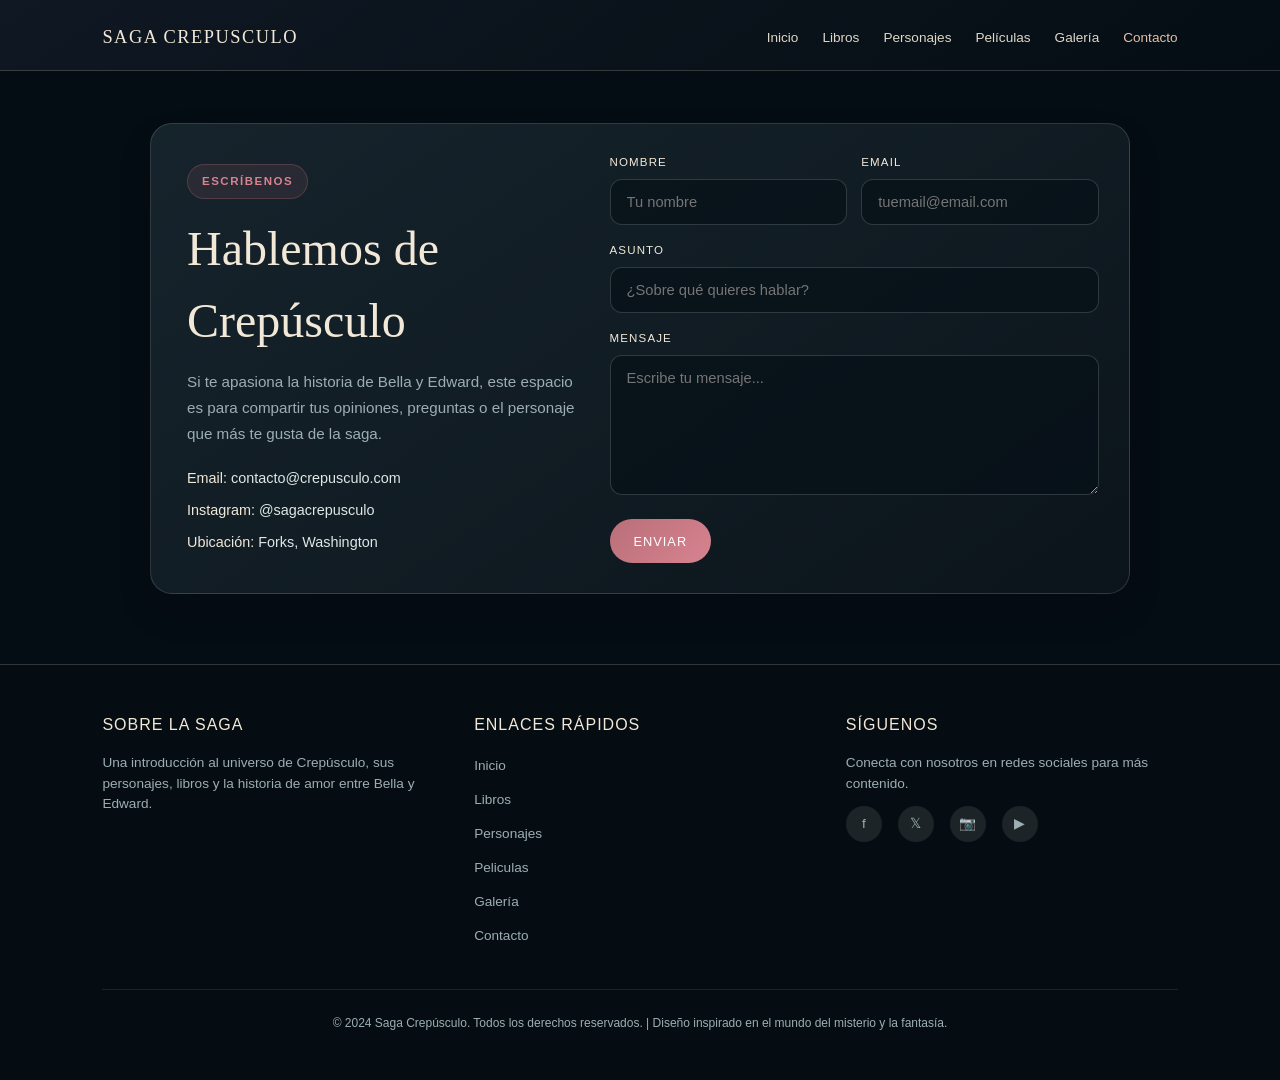
==== contact.html @ 33b38c2a "Add files via upload" ====
<!DOCTYPE html>
<html lang="es">
<head>
    <meta charset="UTF-8">
    <meta name="viewport" content="width=device-width, initial-scale=1.0">
    <meta name="description" content="Contacto de la saga Crepúsculo.">
    <title>Contacto | Saga Crepúsculo</title>
    <style>
        :root {
            --ink: #050d14;
            --panel: #121a22;
            --card: #17252e;
            --title: #f1e8d7;
            --text: #dfe7e7;
            --muted: #9caeb3;
            --accent: #b96f78;
            --accent-strong: #d78390;
            --line: rgba(255,255,255,.14);
        }

        * { box-sizing: border-box; }

        html { scroll-behavior: smooth; }

        body {
            margin: 0;
            min-height: 100vh;
            background: var(--ink);
            color: var(--text);
            font-family: Georgia, 'Times New Roman', serif;
            line-height: 1.5;
        }

        header {
            padding: 24px 8vw 18px;
            border-bottom: 1px solid rgba(242, 232, 207, .18);
            background: linear-gradient(145deg, rgba(16, 25, 35, .96), var(--ink));
        }

        nav {
            display: flex;
            align-items: center;
            justify-content: space-between;
            gap: 24px;
        }

        .brand {
            color: var(--title);
            text-decoration: none;
            text-transform: uppercase;
            letter-spacing: 1.5px;
            font-size: 1.15rem;
        }

        .nav-links {
            display: flex;
            align-items: center;
            gap: 24px;
            white-space: nowrap;
        }

        .nav-links a {
            color: var(--title);
            text-decoration: none;
            font-family: Arial, sans-serif;
            font-size: .85rem;
            opacity: .92;
        }

        .nav-links a:hover,
        .nav-links a[aria-current="page"] {
            color: #f7ceb6;
        }

        main {
            width: min(980px, 86vw);
            margin: 0 auto;
            padding: 52px 0 70px;
        }

        .contact-card {
            display: grid;
            grid-template-columns: 0.9fr 1.1fr;
            gap: 28px;
            padding: 30px;
            border: 1px solid var(--line);
            background: linear-gradient(145deg, rgba(23, 37, 46, 0.96), rgba(12, 21, 28, 0.96));
            border-radius: 22px;
            box-shadow: 0 18px 32px rgba(0,0,0,.18);
        }

        .contact-info {
            display: flex;
            flex-direction: column;
            justify-content: center;
            padding: 10px 6px;
        }

        .contact-badge {
            display: inline-block;
            width: fit-content;
            padding: 8px 14px;
            margin-bottom: 14px;
            border: 1px solid rgba(185, 111, 120, .28);
            background: rgba(185, 111, 120, .12);
            border-radius: 999px;
            color: var(--accent-strong);
            font-family: Arial, sans-serif;
            font-size: .72rem;
            font-weight: 700;
            letter-spacing: 1.5px;
            text-transform: uppercase;
        }

        .contact-info h1 {
            margin: 0 0 12px;
            color: var(--title);
            font-size: clamp(2rem, 4vw, 3rem);
            font-weight: normal;
        }

        .contact-info p {
            margin: 0 0 22px;
            color: var(--muted);
            font-family: Arial, sans-serif;
            font-size: .95rem;
            line-height: 1.7;
        }

        .contact-details {
            display: grid;
            gap: 10px;
        }

        .contact-item {
            color: var(--text);
            font-family: Arial, sans-serif;
            font-size: .9rem;
        }

        .contact-item strong {
            color: var(--title);
            font-weight: normal;
        }

        .contact-form {
            display: grid;
            gap: 16px;
        }

        .field-row {
            display: grid;
            grid-template-columns: repeat(2, minmax(0, 1fr));
            gap: 14px;
        }

        .contact-form label {
            display: block;
            margin-bottom: 8px;
            color: var(--title);
            font-family: Arial, sans-serif;
            font-size: .72rem;
            letter-spacing: .1em;
            text-transform: uppercase;
        }

        .contact-form input,
        .contact-form textarea {
            width: 100%;
            border: 1px solid rgba(219, 229, 229, .18);
            border-radius: 12px;
            background: rgba(7, 16, 23, .7);
            color: var(--text);
            padding: 14px 16px;
            font-family: Arial, sans-serif;
            font-size: .92rem;
            outline: none;
            transition: border-color .2s ease, box-shadow .2s ease;
        }

        .contact-form input:focus,
        .contact-form textarea:focus {
            border-color: rgba(185, 111, 120, .8);
            box-shadow: 0 0 0 3px rgba(185, 111, 120, .14);
        }

        .contact-form textarea {
            min-height: 140px;
            resize: vertical;
        }

        .submit-button {
            justify-self: start;
            border: 0;
            border-radius: 999px;
            padding: 14px 24px;
            background: linear-gradient(135deg, var(--accent), var(--accent-strong));
            color: #fff;
            font-family: Arial, sans-serif;
            font-size: .8rem;
            letter-spacing: 1px;
            text-transform: uppercase;
            cursor: pointer;
            transition: transform .2s ease, box-shadow .2s ease;
        }

        .submit-button:hover {
            transform: translateY(-1px);
            box-shadow: 0 12px 24px rgba(185, 111, 120, .25);
        }

        footer {
            padding: 48px 8vw;
            background: #060d12;
            border-top: 1px solid rgba(242, 232, 207, .18);
            font-family: Arial, sans-serif;
        }

        .footer-container {
            display: grid;
            grid-template-columns: repeat(3, 1fr);
            gap: 40px;
            max-width: 1200px;
            margin: 0 auto;
        }

        .footer-section h3 {
            margin: 0 0 16px;
            color: var(--title);
            font-size: 1rem;
            font-weight: normal;
            letter-spacing: 1px;
            text-transform: uppercase;
        }

        .footer-section p,
        .footer-section a {
            color: var(--muted);
            font-size: .85rem;
        }

        .footer-section p {
            margin: 0 0 12px;
            line-height: 1.5;
        }

        .footer-section ul {
            margin: 0;
            padding: 0;
            list-style: none;
        }

        .footer-section li {
            margin-bottom: 10px;
        }

        .footer-section a {
            text-decoration: none;
            transition: color .3s ease;
        }

        .footer-section a:hover {
            color: var(--title);
        }

        .social-links {
            display: flex;
            gap: 16px;
            margin-top: 12px;
        }

        .social-links a {
            display: inline-flex;
            align-items: center;
            justify-content: center;
            width: 36px;
            height: 36px;
            border-radius: 50%;
            background: rgba(219, 229, 229, .1);
            color: var(--muted);
            text-decoration: none;
        }

        .social-links a:hover {
            color: var(--accent);
            background: rgba(185, 111, 120, .3);
        }

        .footer-bottom {
            margin-top: 32px;
            padding-top: 24px;
            border-top: 1px solid rgba(219, 229, 229, .1);
            color: var(--muted);
            font-size: .75rem;
            text-align: center;
        }

        .footer-bottom p {
            margin: 0;
        }

        @media (max-width: 700px) {
            .nav-links {
                display: none;
            }

            .contact-card {
                grid-template-columns: 1fr;
                padding: 22px 18px;
            }

            .field-row {
                grid-template-columns: 1fr;
            }

            .submit-button {
                justify-self: stretch;
            }

            .footer-container {
                grid-template-columns: 1fr;
                gap: 24px;
            }
        }
    </style>
</head>
<body>
    <header>
        <nav aria-label="Navegación principal">
            <a class="brand" href="index.html">Saga Crepusculo</a>
            <div class="nav-links">
                <a href="index.html">Inicio</a>
                <a href="libros.html">Libros</a>
                <a href="personajes.html">Personajes</a>
                <a href="peliculas.html">Películas</a>
                <a href="index.html#galeria">Galería</a>
                <a href="contact.html" aria-current="page">Contacto</a>
            </div>
        </nav>
    </header>

    <main>
        <section class="contact-card" aria-label="Formulario de contacto">
            <div class="contact-info">
                <span class="contact-badge">Escríbenos</span>
                <h1>Hablemos de Crepúsculo</h1>
                <p>Si te apasiona la historia de Bella y Edward, este espacio es para compartir tus opiniones, preguntas o el personaje que más te gusta de la saga.</p>

                <div class="contact-details">
                    <div class="contact-item"><strong>Email:</strong> contacto@crepusculo.com</div>
                    <div class="contact-item"><strong>Instagram:</strong> @sagacrepusculo</div>
                    <div class="contact-item"><strong>Ubicación:</strong> Forks, Washington</div>
                </div>
            </div>

            <form class="contact-form">
                <div class="field-row">
                    <div>
                        <label for="nombre">Nombre</label>
                        <input id="nombre" type="text" placeholder="Tu nombre">
                    </div>
                    <div>
                        <label for="email">Email</label>
                        <input id="email" type="email" placeholder="tuemail@email.com">
                    </div>
                </div>

                <div>
                    <label for="asunto">Asunto</label>
                    <input id="asunto" type="text" placeholder="¿Sobre qué quieres hablar?">
                </div>

                <div>
                    <label for="mensaje">Mensaje</label>
                    <textarea id="mensaje" placeholder="Escribe tu mensaje..."></textarea>
                </div>

                <button class="submit-button" type="submit">Enviar</button>
            </form>
        </section>
    </main>

    <footer>
        <div class="footer-container">
            <div class="footer-section">
                <h3>Sobre la Saga</h3>
                <p>Una introducción al universo de Crepúsculo, sus personajes, libros y la historia de amor entre Bella y Edward.</p>
            </div>

            <div class="footer-section">
                <h3>Enlaces Rápidos</h3>
                <ul>
                    <li><a href="index.html">Inicio</a></li>
                    <li><a href="libros.html">Libros</a></li>
                    <li><a href="personajes.html">Personajes</a></li>
                    <li><a href="peliculas.html">Peliculas</a></li>
                    <li><a href="index.html#galeria">Galería</a></li>
                    <li><a href="contact.html">Contacto</a></li>
                </ul>
            </div>

            <div class="footer-section">
                <h3>Síguenos</h3>
                <p>Conecta con nosotros en redes sociales para más contenido.</p>
                <div class="social-links">
                    <a href="#" title="Facebook" aria-label="Facebook">f</a>
                    <a href="#" title="Twitter" aria-label="Twitter">𝕏</a>
                    <a href="#" title="Instagram" aria-label="Instagram">📷</a>
                    <a href="#" title="YouTube" aria-label="YouTube">▶</a>
                </div>
            </div>
        </div>

        <div class="footer-bottom">
            <p>&copy; 2024 Saga Crepúsculo. Todos los derechos reservados. | Diseño inspirado en el mundo del misterio y la fantasía.</p>
        </div>
    </footer>
</body>
</html>
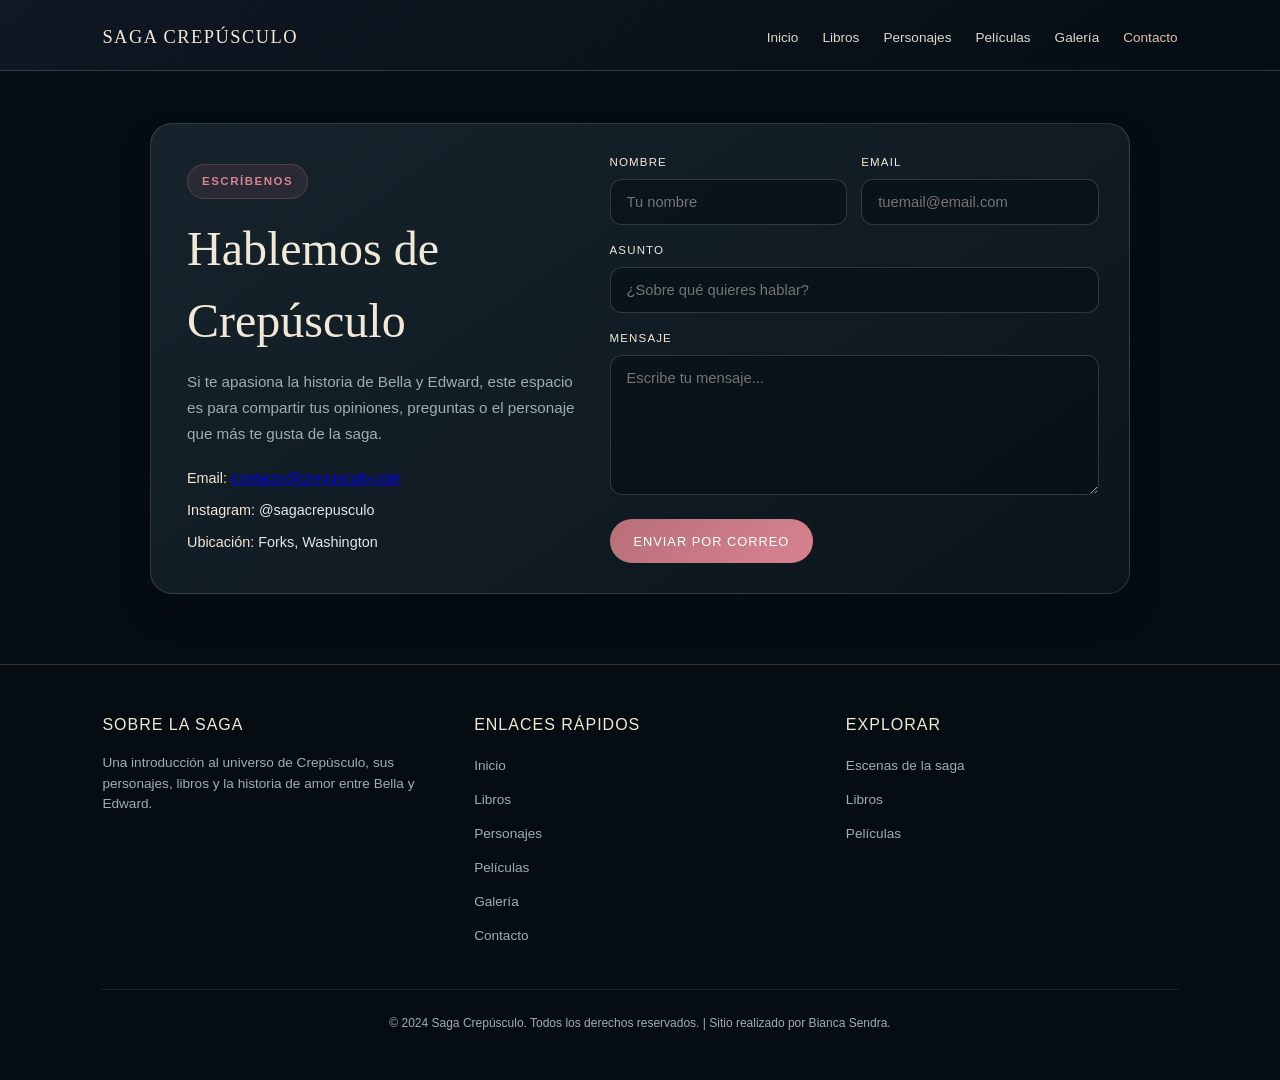
==== commit 7d275427: "detalles" ====
--- a/contact.html
+++ b/contact.html
@@ -1,419 +1,100 @@
-<!DOCTYPE html>
-<html lang="es">
-<head>
-    <meta charset="UTF-8">
-    <meta name="viewport" content="width=device-width, initial-scale=1.0">
-    <meta name="description" content="Contacto de la saga Crepúsculo.">
-    <title>Contacto | Saga Crepúsculo</title>
-    <style>
-        :root {
-            --ink: #050d14;
-            --panel: #121a22;
-            --card: #17252e;
-            --title: #f1e8d7;
-            --text: #dfe7e7;
-            --muted: #9caeb3;
-            --accent: #b96f78;
-            --accent-strong: #d78390;
-            --line: rgba(255,255,255,.14);
-        }
-
-        * { box-sizing: border-box; }
-
-        html { scroll-behavior: smooth; }
-
-        body {
-            margin: 0;
-            min-height: 100vh;
-            background: var(--ink);
-            color: var(--text);
-            font-family: Georgia, 'Times New Roman', serif;
-            line-height: 1.5;
-        }
-
-        header {
-            padding: 24px 8vw 18px;
-            border-bottom: 1px solid rgba(242, 232, 207, .18);
-            background: linear-gradient(145deg, rgba(16, 25, 35, .96), var(--ink));
-        }
-
-        nav {
-            display: flex;
-            align-items: center;
-            justify-content: space-between;
-            gap: 24px;
-        }
-
-        .brand {
-            color: var(--title);
-            text-decoration: none;
-            text-transform: uppercase;
-            letter-spacing: 1.5px;
-            font-size: 1.15rem;
-        }
-
-        .nav-links {
-            display: flex;
-            align-items: center;
-            gap: 24px;
-            white-space: nowrap;
-        }
-
-        .nav-links a {
-            color: var(--title);
-            text-decoration: none;
-            font-family: Arial, sans-serif;
-            font-size: .85rem;
-            opacity: .92;
-        }
-
-        .nav-links a:hover,
-        .nav-links a[aria-current="page"] {
-            color: #f7ceb6;
-        }
-
-        main {
-            width: min(980px, 86vw);
-            margin: 0 auto;
-            padding: 52px 0 70px;
-        }
-
-        .contact-card {
-            display: grid;
-            grid-template-columns: 0.9fr 1.1fr;
-            gap: 28px;
-            padding: 30px;
-            border: 1px solid var(--line);
-            background: linear-gradient(145deg, rgba(23, 37, 46, 0.96), rgba(12, 21, 28, 0.96));
-            border-radius: 22px;
-            box-shadow: 0 18px 32px rgba(0,0,0,.18);
-        }
-
-        .contact-info {
-            display: flex;
-            flex-direction: column;
-            justify-content: center;
-            padding: 10px 6px;
-        }
-
-        .contact-badge {
-            display: inline-block;
-            width: fit-content;
-            padding: 8px 14px;
-            margin-bottom: 14px;
-            border: 1px solid rgba(185, 111, 120, .28);
-            background: rgba(185, 111, 120, .12);
-            border-radius: 999px;
-            color: var(--accent-strong);
-            font-family: Arial, sans-serif;
-            font-size: .72rem;
-            font-weight: 700;
-            letter-spacing: 1.5px;
-            text-transform: uppercase;
-        }
-
-        .contact-info h1 {
-            margin: 0 0 12px;
-            color: var(--title);
-            font-size: clamp(2rem, 4vw, 3rem);
-            font-weight: normal;
-        }
-
-        .contact-info p {
-            margin: 0 0 22px;
-            color: var(--muted);
-            font-family: Arial, sans-serif;
-            font-size: .95rem;
-            line-height: 1.7;
-        }
-
-        .contact-details {
-            display: grid;
-            gap: 10px;
-        }
-
-        .contact-item {
-            color: var(--text);
-            font-family: Arial, sans-serif;
-            font-size: .9rem;
-        }
-
-        .contact-item strong {
-            color: var(--title);
-            font-weight: normal;
-        }
-
-        .contact-form {
-            display: grid;
-            gap: 16px;
-        }
-
-        .field-row {
-            display: grid;
-            grid-template-columns: repeat(2, minmax(0, 1fr));
-            gap: 14px;
-        }
-
-        .contact-form label {
-            display: block;
-            margin-bottom: 8px;
-            color: var(--title);
-            font-family: Arial, sans-serif;
-            font-size: .72rem;
-            letter-spacing: .1em;
-            text-transform: uppercase;
-        }
-
-        .contact-form input,
-        .contact-form textarea {
-            width: 100%;
-            border: 1px solid rgba(219, 229, 229, .18);
-            border-radius: 12px;
-            background: rgba(7, 16, 23, .7);
-            color: var(--text);
-            padding: 14px 16px;
-            font-family: Arial, sans-serif;
-            font-size: .92rem;
-            outline: none;
-            transition: border-color .2s ease, box-shadow .2s ease;
-        }
-
-        .contact-form input:focus,
-        .contact-form textarea:focus {
-            border-color: rgba(185, 111, 120, .8);
-            box-shadow: 0 0 0 3px rgba(185, 111, 120, .14);
-        }
-
-        .contact-form textarea {
-            min-height: 140px;
-            resize: vertical;
-        }
-
-        .submit-button {
-            justify-self: start;
-            border: 0;
-            border-radius: 999px;
-            padding: 14px 24px;
-            background: linear-gradient(135deg, var(--accent), var(--accent-strong));
-            color: #fff;
-            font-family: Arial, sans-serif;
-            font-size: .8rem;
-            letter-spacing: 1px;
-            text-transform: uppercase;
-            cursor: pointer;
-            transition: transform .2s ease, box-shadow .2s ease;
-        }
-
-        .submit-button:hover {
-            transform: translateY(-1px);
-            box-shadow: 0 12px 24px rgba(185, 111, 120, .25);
-        }
-
-        footer {
-            padding: 48px 8vw;
-            background: #060d12;
-            border-top: 1px solid rgba(242, 232, 207, .18);
-            font-family: Arial, sans-serif;
-        }
-
-        .footer-container {
-            display: grid;
-            grid-template-columns: repeat(3, 1fr);
-            gap: 40px;
-            max-width: 1200px;
-            margin: 0 auto;
-        }
-
-        .footer-section h3 {
-            margin: 0 0 16px;
-            color: var(--title);
-            font-size: 1rem;
-            font-weight: normal;
-            letter-spacing: 1px;
-            text-transform: uppercase;
-        }
-
-        .footer-section p,
-        .footer-section a {
-            color: var(--muted);
-            font-size: .85rem;
-        }
-
-        .footer-section p {
-            margin: 0 0 12px;
-            line-height: 1.5;
-        }
-
-        .footer-section ul {
-            margin: 0;
-            padding: 0;
-            list-style: none;
-        }
-
-        .footer-section li {
-            margin-bottom: 10px;
-        }
-
-        .footer-section a {
-            text-decoration: none;
-            transition: color .3s ease;
-        }
-
-        .footer-section a:hover {
-            color: var(--title);
-        }
-
-        .social-links {
-            display: flex;
-            gap: 16px;
-            margin-top: 12px;
-        }
-
-        .social-links a {
-            display: inline-flex;
-            align-items: center;
-            justify-content: center;
-            width: 36px;
-            height: 36px;
-            border-radius: 50%;
-            background: rgba(219, 229, 229, .1);
-            color: var(--muted);
-            text-decoration: none;
-        }
-
-        .social-links a:hover {
-            color: var(--accent);
-            background: rgba(185, 111, 120, .3);
-        }
-
-        .footer-bottom {
-            margin-top: 32px;
-            padding-top: 24px;
-            border-top: 1px solid rgba(219, 229, 229, .1);
-            color: var(--muted);
-            font-size: .75rem;
-            text-align: center;
-        }
-
-        .footer-bottom p {
-            margin: 0;
-        }
-
-        @media (max-width: 700px) {
-            .nav-links {
-                display: none;
-            }
-
-            .contact-card {
-                grid-template-columns: 1fr;
-                padding: 22px 18px;
-            }
-
-            .field-row {
-                grid-template-columns: 1fr;
-            }
-
-            .submit-button {
-                justify-self: stretch;
-            }
-
-            .footer-container {
-                grid-template-columns: 1fr;
-                gap: 24px;
-            }
-        }
-    </style>
-</head>
-<body>
-    <header>
-        <nav aria-label="Navegación principal">
-            <a class="brand" href="index.html">Saga Crepusculo</a>
-            <div class="nav-links">
-                <a href="index.html">Inicio</a>
-                <a href="libros.html">Libros</a>
-                <a href="personajes.html">Personajes</a>
-                <a href="peliculas.html">Películas</a>
-                <a href="index.html#galeria">Galería</a>
-                <a href="contact.html" aria-current="page">Contacto</a>
-            </div>
-        </nav>
-    </header>
-
-    <main>
-        <section class="contact-card" aria-label="Formulario de contacto">
-            <div class="contact-info">
-                <span class="contact-badge">Escríbenos</span>
-                <h1>Hablemos de Crepúsculo</h1>
-                <p>Si te apasiona la historia de Bella y Edward, este espacio es para compartir tus opiniones, preguntas o el personaje que más te gusta de la saga.</p>
-
-                <div class="contact-details">
-                    <div class="contact-item"><strong>Email:</strong> contacto@crepusculo.com</div>
-                    <div class="contact-item"><strong>Instagram:</strong> @sagacrepusculo</div>
-                    <div class="contact-item"><strong>Ubicación:</strong> Forks, Washington</div>
-                </div>
-            </div>
-
-            <form class="contact-form">
-                <div class="field-row">
-                    <div>
-                        <label for="nombre">Nombre</label>
-                        <input id="nombre" type="text" placeholder="Tu nombre">
-                    </div>
-                    <div>
-                        <label for="email">Email</label>
-                        <input id="email" type="email" placeholder="tuemail@email.com">
-                    </div>
-                </div>
-
-                <div>
-                    <label for="asunto">Asunto</label>
-                    <input id="asunto" type="text" placeholder="¿Sobre qué quieres hablar?">
-                </div>
-
-                <div>
-                    <label for="mensaje">Mensaje</label>
-                    <textarea id="mensaje" placeholder="Escribe tu mensaje..."></textarea>
-                </div>
-
-                <button class="submit-button" type="submit">Enviar</button>
-            </form>
-        </section>
-    </main>
-
-    <footer>
-        <div class="footer-container">
-            <div class="footer-section">
-                <h3>Sobre la Saga</h3>
-                <p>Una introducción al universo de Crepúsculo, sus personajes, libros y la historia de amor entre Bella y Edward.</p>
-            </div>
-
-            <div class="footer-section">
-                <h3>Enlaces Rápidos</h3>
-                <ul>
-                    <li><a href="index.html">Inicio</a></li>
-                    <li><a href="libros.html">Libros</a></li>
-                    <li><a href="personajes.html">Personajes</a></li>
-                    <li><a href="peliculas.html">Peliculas</a></li>
-                    <li><a href="index.html#galeria">Galería</a></li>
-                    <li><a href="contact.html">Contacto</a></li>
-                </ul>
-            </div>
-
-            <div class="footer-section">
-                <h3>Síguenos</h3>
-                <p>Conecta con nosotros en redes sociales para más contenido.</p>
-                <div class="social-links">
-                    <a href="#" title="Facebook" aria-label="Facebook">f</a>
-                    <a href="#" title="Twitter" aria-label="Twitter">𝕏</a>
-                    <a href="#" title="Instagram" aria-label="Instagram">📷</a>
-                    <a href="#" title="YouTube" aria-label="YouTube">▶</a>
-                </div>
-            </div>
-        </div>
-
-        <div class="footer-bottom">
-            <p>&copy; 2024 Saga Crepúsculo. Todos los derechos reservados. | Diseño inspirado en el mundo del misterio y la fantasía.</p>
-        </div>
-    </footer>
-</body>
-</html>
+<!DOCTYPE html>
+<html lang="es">
+<head>
+    <meta charset="UTF-8">
+    <meta name="viewport" content="width=device-width, initial-scale=1.0">
+    <meta name="description" content="Contacto de la saga Crepúsculo.">
+    <title>Contacto | Saga Crepúsculo</title>
+    <link rel="stylesheet" href="contact.css">
+</head>
+<body>
+    <header>
+        <nav aria-label="Navegación principal">
+            <a class="brand" href="index.html">Saga Crepúsculo</a>
+            <div class="nav-links">
+                <a href="index.html">Inicio</a>
+                <a href="libros.html">Libros</a>
+                <a href="personajes.html">Personajes</a>
+                <a href="peliculas.html">Películas</a>
+                <a href="galeria.html">Galería</a>
+                <a href="contact.html" aria-current="page">Contacto</a>
+            </div>
+        </nav>
+    </header>
+
+    <main>
+        <section class="contact-card" aria-label="Formulario de contacto">
+            <div class="contact-info">
+                <span class="contact-badge">Escríbenos</span>
+                <h1>Hablemos de Crepúsculo</h1>
+                <p>Si te apasiona la historia de Bella y Edward, este espacio es para compartir tus opiniones, preguntas o el personaje que más te gusta de la saga.</p>
+
+                <div class="contact-details">
+                    <div class="contact-item"><strong>Email:</strong> <a href="mailto:contacto@crepusculo.com">contacto@crepusculo.com</a></div>
+                    <div class="contact-item"><strong>Instagram:</strong> @sagacrepusculo</div>
+                    <div class="contact-item"><strong>Ubicación:</strong> Forks, Washington</div>
+                </div>
+            </div>
+
+            <form class="contact-form" action="mailto:contacto@crepusculo.com" method="post" enctype="text/plain">
+                <div class="field-row">
+                    <div>
+                        <label for="nombre">Nombre</label>
+                        <input id="nombre" name="nombre" type="text" placeholder="Tu nombre" required>
+                    </div>
+                    <div>
+                        <label for="email">Email</label>
+                        <input id="email" name="email" type="email" placeholder="tuemail@email.com" required>
+                    </div>
+                </div>
+
+                <div>
+                    <label for="asunto">Asunto</label>
+                    <input id="asunto" name="asunto" type="text" placeholder="¿Sobre qué quieres hablar?" required>
+                </div>
+
+                <div>
+                    <label for="mensaje">Mensaje</label>
+                    <textarea id="mensaje" name="mensaje" placeholder="Escribe tu mensaje..." required></textarea>
+                </div>
+
+                <button class="submit-button" type="submit">Enviar por correo</button>
+            </form>
+        </section>
+    </main>
+
+    <footer>
+        <div class="footer-container">
+            <div class="footer-section">
+                <h3>Sobre la Saga</h3>
+                <p>Una introducción al universo de Crepúsculo, sus personajes, libros y la historia de amor entre Bella y Edward.</p>
+            </div>
+
+            <div class="footer-section">
+                <h3>Enlaces Rápidos</h3>
+                <ul>
+                    <li><a href="index.html">Inicio</a></li>
+                    <li><a href="libros.html">Libros</a></li>
+                    <li><a href="personajes.html">Personajes</a></li>
+                    <li><a href="peliculas.html#peliculas">Películas</a></li>
+                    <li><a href="galeria.html">Galería</a></li>
+                    <li><a href="contact.html">Contacto</a></li>
+                </ul>
+            </div>
+
+            <div class="footer-section">
+                <h3>Explorar</h3>
+                <ul>
+                    <li><a href="galeria.html">Escenas de la saga</a></li>
+                    <li><a href="libros.html">Libros</a></li>
+                    <li><a href="peliculas.html#peliculas">Películas</a></li>
+                </ul>
+            </div>
+        </div>
+
+        <div class="footer-bottom">
+            <p>&copy; 2024 Saga Crepúsculo. Todos los derechos reservados. | Sitio realizado por Bianca Sendra.</p>
+        </div>
+    </footer>
+</body>
+</html>
--- a/contact.css
+++ b/contact.css
@@ -0,0 +1,316 @@
+:root {
+    --ink: #050d14;
+    --panel: #121a22;
+    --card: #17252e;
+    --title: #f1e8d7;
+    --text: #dfe7e7;
+    --muted: #9caeb3;
+    --accent: #b96f78;
+    --accent-strong: #d78390;
+    --line: rgba(255,255,255,.14);
+}
+
+* { box-sizing: border-box; }
+
+html { scroll-behavior: smooth; }
+
+body {
+    margin: 0;
+    min-height: 100vh;
+    background: var(--ink);
+    color: var(--text);
+    font-family: Georgia, 'Times New Roman', serif;
+    line-height: 1.5;
+}
+
+header {
+    padding: 24px 8vw 18px;
+    border-bottom: 1px solid rgba(242, 232, 207, .18);
+    background: linear-gradient(145deg, rgba(16, 25, 35, .96), var(--ink));
+}
+
+nav {
+    display: flex;
+    align-items: center;
+    justify-content: space-between;
+    gap: 24px;
+}
+
+.brand {
+    color: var(--title);
+    text-decoration: none;
+    text-transform: uppercase;
+    letter-spacing: 1.5px;
+    font-size: 1.15rem;
+}
+
+.nav-links {
+    display: flex;
+    align-items: center;
+    gap: 24px;
+    white-space: nowrap;
+}
+
+.nav-links a {
+    color: var(--title);
+    text-decoration: none;
+    font-family: Arial, sans-serif;
+    font-size: .85rem;
+    opacity: .92;
+}
+
+.nav-links a:hover,
+.nav-links a[aria-current="page"] {
+    color: #f7ceb6;
+}
+
+main {
+    width: min(980px, 86vw);
+    margin: 0 auto;
+    padding: 52px 0 70px;
+}
+
+.contact-card {
+    display: grid;
+    grid-template-columns: 0.9fr 1.1fr;
+    gap: 28px;
+    padding: 30px;
+    border: 1px solid var(--line);
+    background: linear-gradient(145deg, rgba(23, 37, 46, 0.96), rgba(12, 21, 28, 0.96));
+    border-radius: 22px;
+    box-shadow: 0 18px 32px rgba(0,0,0,.18);
+}
+
+.contact-info {
+    display: flex;
+    flex-direction: column;
+    justify-content: center;
+    padding: 10px 6px;
+}
+
+.contact-badge {
+    display: inline-block;
+    width: fit-content;
+    padding: 8px 14px;
+    margin-bottom: 14px;
+    border: 1px solid rgba(185, 111, 120, .28);
+    background: rgba(185, 111, 120, .12);
+    border-radius: 999px;
+    color: var(--accent-strong);
+    font-family: Arial, sans-serif;
+    font-size: .72rem;
+    font-weight: 700;
+    letter-spacing: 1.5px;
+    text-transform: uppercase;
+}
+
+.contact-info h1 {
+    margin: 0 0 12px;
+    color: var(--title);
+    font-size: clamp(2rem, 4vw, 3rem);
+    font-weight: normal;
+}
+
+.contact-info p {
+    margin: 0 0 22px;
+    color: var(--muted);
+    font-family: Arial, sans-serif;
+    font-size: .95rem;
+    line-height: 1.7;
+}
+
+.contact-details {
+    display: grid;
+    gap: 10px;
+}
+
+.contact-item {
+    color: var(--text);
+    font-family: Arial, sans-serif;
+    font-size: .9rem;
+}
+
+.contact-item strong {
+    color: var(--title);
+    font-weight: normal;
+}
+
+.contact-form {
+    display: grid;
+    gap: 16px;
+}
+
+.field-row {
+    display: grid;
+    grid-template-columns: repeat(2, minmax(0, 1fr));
+    gap: 14px;
+}
+
+.contact-form label {
+    display: block;
+    margin-bottom: 8px;
+    color: var(--title);
+    font-family: Arial, sans-serif;
+    font-size: .72rem;
+    letter-spacing: .1em;
+    text-transform: uppercase;
+}
+
+.contact-form input,
+.contact-form textarea {
+    width: 100%;
+    border: 1px solid rgba(219, 229, 229, .18);
+    border-radius: 12px;
+    background: rgba(7, 16, 23, .7);
+    color: var(--text);
+    padding: 14px 16px;
+    font-family: Arial, sans-serif;
+    font-size: .92rem;
+    outline: none;
+    transition: border-color .2s ease, box-shadow .2s ease;
+}
+
+.contact-form input:focus,
+.contact-form textarea:focus {
+    border-color: rgba(185, 111, 120, .8);
+    box-shadow: 0 0 0 3px rgba(185, 111, 120, .14);
+}
+
+.contact-form textarea {
+    min-height: 140px;
+    resize: vertical;
+}
+
+.submit-button {
+    justify-self: start;
+    border: 0;
+    border-radius: 999px;
+    padding: 14px 24px;
+    background: linear-gradient(135deg, var(--accent), var(--accent-strong));
+    color: #fff;
+    font-family: Arial, sans-serif;
+    font-size: .8rem;
+    letter-spacing: 1px;
+    text-transform: uppercase;
+    cursor: pointer;
+    transition: transform .2s ease, box-shadow .2s ease;
+}
+
+.submit-button:hover {
+    transform: translateY(-1px);
+    box-shadow: 0 12px 24px rgba(185, 111, 120, .25);
+}
+
+footer {
+    padding: 48px 8vw;
+    background: #060d12;
+    border-top: 1px solid rgba(242, 232, 207, .18);
+    font-family: Arial, sans-serif;
+}
+
+.footer-container {
+    display: grid;
+    grid-template-columns: repeat(3, 1fr);
+    gap: 40px;
+    max-width: 1200px;
+    margin: 0 auto;
+}
+
+.footer-section h3 {
+    margin: 0 0 16px;
+    color: var(--title);
+    font-size: 1rem;
+    font-weight: normal;
+    letter-spacing: 1px;
+    text-transform: uppercase;
+}
+
+.footer-section p,
+.footer-section a {
+    color: var(--muted);
+    font-size: .85rem;
+}
+
+.footer-section p {
+    margin: 0 0 12px;
+    line-height: 1.5;
+}
+
+.footer-section ul {
+    margin: 0;
+    padding: 0;
+    list-style: none;
+}
+
+.footer-section li {
+    margin-bottom: 10px;
+}
+
+.footer-section a {
+    text-decoration: none;
+    transition: color .3s ease;
+}
+
+.footer-section a:hover {
+    color: var(--title);
+}
+
+.social-links {
+    display: flex;
+    gap: 16px;
+    margin-top: 12px;
+}
+
+.social-links a {
+    display: inline-flex;
+    align-items: center;
+    justify-content: center;
+    width: 36px;
+    height: 36px;
+    border-radius: 50%;
+    background: rgba(219, 229, 229, .1);
+    color: var(--muted);
+    text-decoration: none;
+}
+
+.social-links a:hover {
+    color: var(--accent);
+    background: rgba(185, 111, 120, .3);
+}
+
+.footer-bottom {
+    margin-top: 32px;
+    padding-top: 24px;
+    border-top: 1px solid rgba(219, 229, 229, .1);
+    color: var(--muted);
+    font-size: .75rem;
+    text-align: center;
+}
+
+.footer-bottom p {
+    margin: 0;
+}
+
+@media (max-width: 700px) {
+    .nav-links {
+        display: none;
+    }
+
+    .contact-card {
+        grid-template-columns: 1fr;
+        padding: 22px 18px;
+    }
+
+    .field-row {
+        grid-template-columns: 1fr;
+    }
+
+    .submit-button {
+        justify-self: stretch;
+    }
+
+    .footer-container {
+        grid-template-columns: 1fr;
+        gap: 24px;
+    }
+}
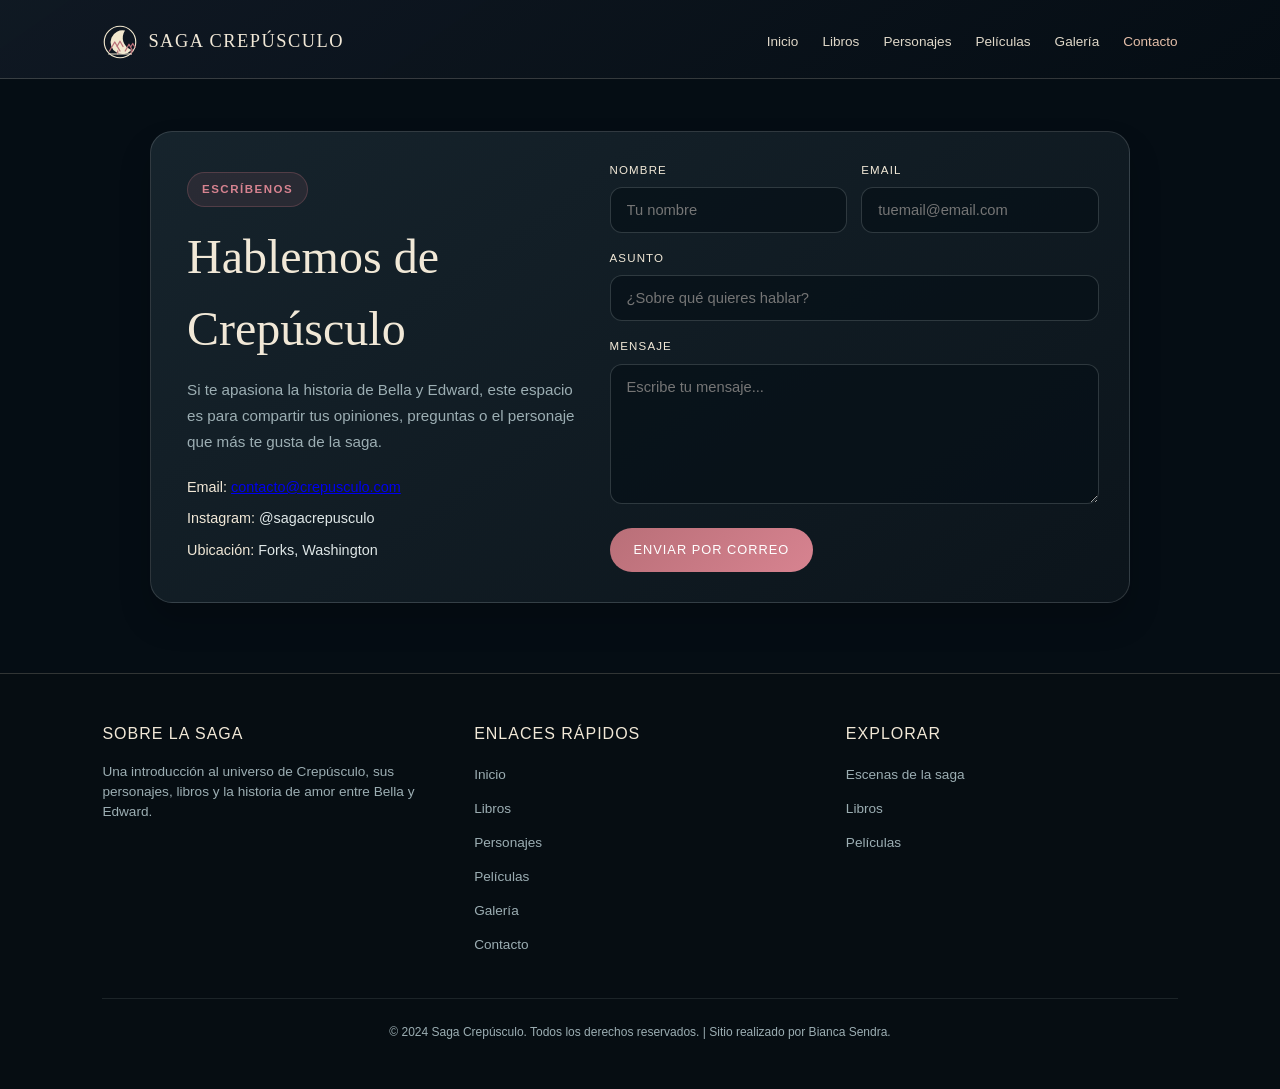
==== commit 0688e4cc: "cambios" ====
--- a/contact.html
+++ b/contact.html
@@ -10,7 +10,7 @@
 <body>
     <header>
         <nav aria-label="Navegación principal">
-            <a class="brand" href="index.html">Saga Crepúsculo</a>
+            <a class="brand" href="index.html"><img class="brand-logo" src="imagenes/logo-saga.svg" alt="">Saga Crepúsculo</a>
             <div class="nav-links">
                 <a href="index.html">Inicio</a>
                 <a href="libros.html">Libros</a>
--- a/contact.css
+++ b/contact.css
@@ -37,11 +37,20 @@
 }
 
 .brand {
+    display: inline-flex;
+    align-items: center;
+    gap: 10px;
     color: var(--title);
     text-decoration: none;
     text-transform: uppercase;
     letter-spacing: 1.5px;
     font-size: 1.15rem;
+}
+
+.brand-logo {
+    width: 36px;
+    height: 36px;
+    flex: 0 0 auto;
 }
 
 .nav-links {
